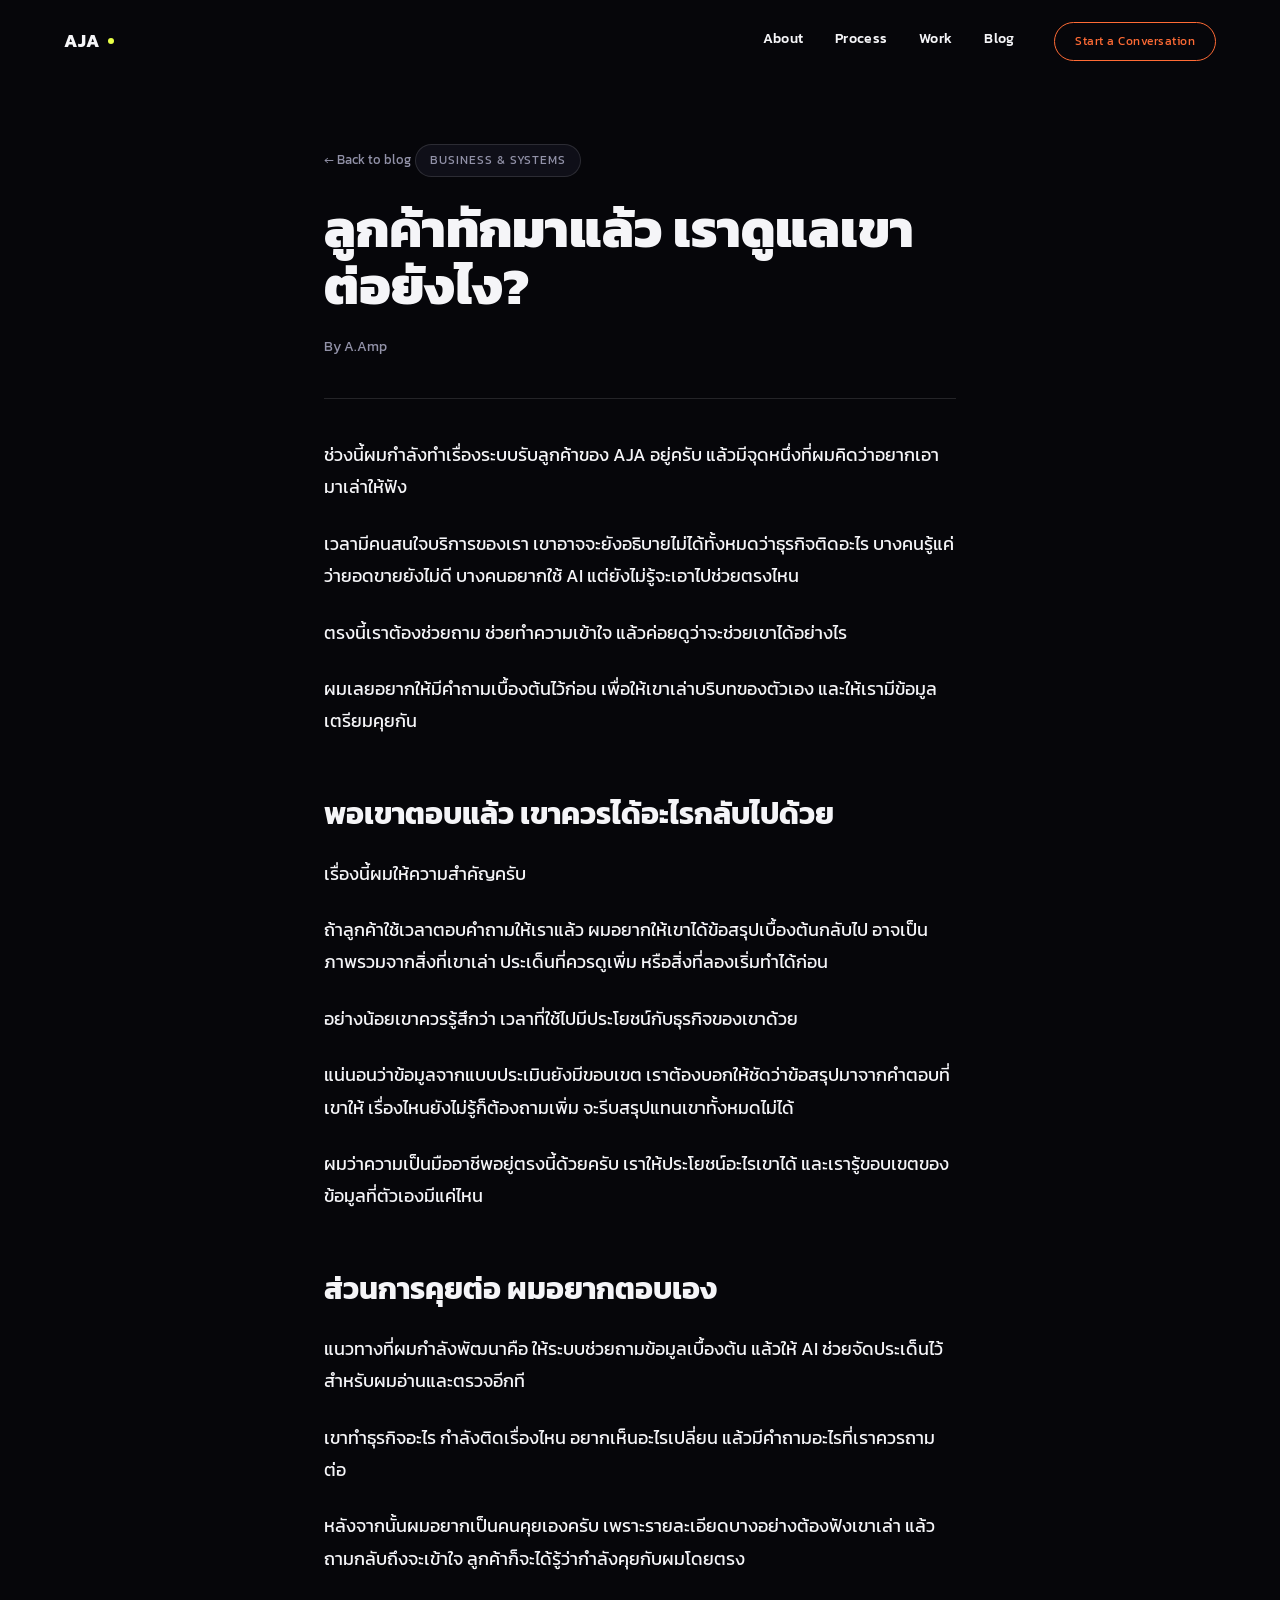
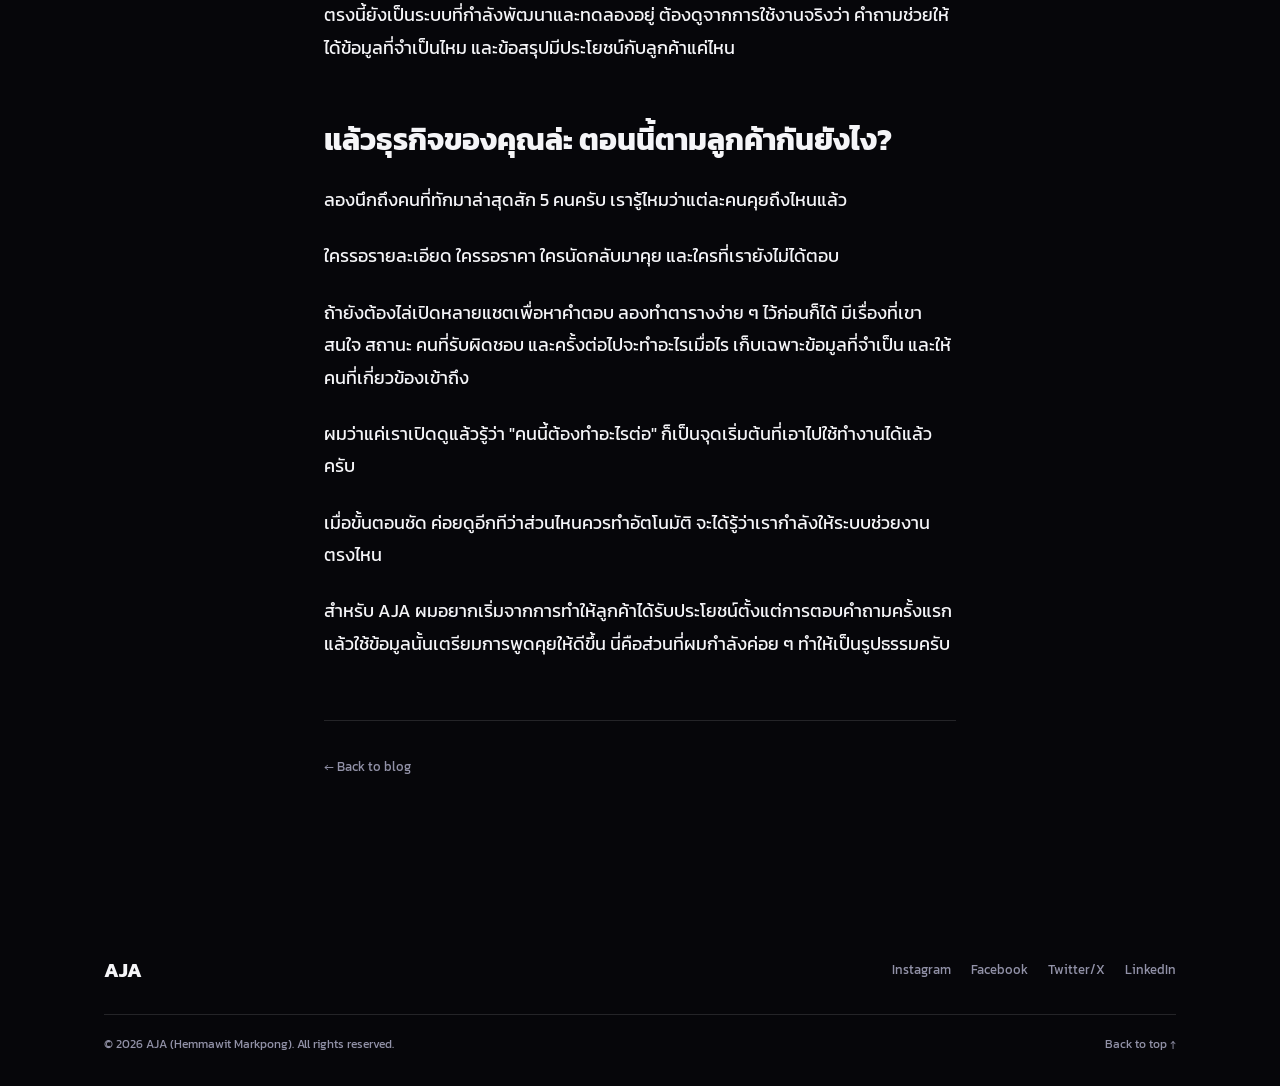
==== blog/follow-the-customer-after-first-contact.html @ da750030 "Initial site: AJA personal website Co-Authored-By: Claude Sonnet 5 <noreply@anthropic.com>" ====
<!DOCTYPE html>
<html lang="th">
<head>
<meta charset="UTF-8">
<meta name="viewport" content="width=device-width, initial-scale=1.0">
<title>ลูกค้าทักมาแล้ว เราดูแลเขาต่อยังไง? — AJA</title>
<meta name="description" content="ผมกำลังคิดเรื่องนี้กับ AJA อยู่ครับ ตั้งแต่การถามข้อมูลเบื้องต้น ไปจนถึงวันที่เราได้คุยกัน ลูกค้าควรได้รับอะไรระหว่างทางบ้าง">
<link rel="icon" href="data:image/svg+xml,%3Csvg xmlns=%27http://www.w3.org/2000/svg%27 viewBox=%270 0 100 100%27%3E%3Crect width=%27100%27 height=%27100%27 rx=%2720%27 fill=%27%2306060a%27/%3E%3Ctext x=%2750%27 y=%2768%27 font-family=%27Arial,sans-serif%27 font-size=%2758%27 font-weight=%27900%27 fill=%27%23e8ff47%27 text-anchor=%27middle%27%3EA%3C/text%3E%3C/svg%3E">
<link rel="preconnect" href="https://fonts.googleapis.com">
<link rel="preconnect" href="https://fonts.gstatic.com" crossorigin>
<link href="https://fonts.googleapis.com/css2?family=Kanit:wght@300;400;500;600;700;800;900&display=swap" rel="stylesheet">
<link rel="stylesheet" href="../css/style.css">
</head>
<body>

<div class="cursor-dot" id="cursorDot"></div>

<header class="nav" id="nav">
  <a href="../index.html#top" class="nav__logo">AJA</a>
  <div class="nav__right">
    <nav class="nav__links">
      <a href="../index.html#about">About</a>
      <a href="../index.html#process">Process</a>
      <a href="../index.html#work">Work</a>
      <a href="../index.html#blog">Blog</a>
    </nav>
    <a href="../index.html#contact" class="nav__cta">Start a Conversation</a>
  </div>
  <button class="nav__toggle" id="navToggle" aria-label="Open menu">
    <span></span><span></span><span></span>
  </button>
</header>

<div class="mobile-menu" id="mobileMenu">
  <a href="../index.html#about">About</a>
  <a href="../index.html#process">Process</a>
  <a href="../index.html#work">Work</a>
  <a href="../index.html#blog">Blog</a>
  <a href="../index.html#contact">Contact</a>
</div>

<main>
  <article class="article">
    <a href="../index.html#blog" class="article__back">← Back to blog</a>
    <span class="article__category">Business & Systems</span>
    <h1 class="article__title">ลูกค้าทักมาแล้ว เราดูแลเขาต่อยังไง?</h1>
    <div class="article__meta">By A.Amp</div>

    <div class="article__body">
      <p>ช่วงนี้ผมกำลังทำเรื่องระบบรับลูกค้าของ AJA อยู่ครับ แล้วมีจุดหนึ่งที่ผมคิดว่าอยากเอามาเล่าให้ฟัง</p>

      <p>เวลามีคนสนใจบริการของเรา เขาอาจจะยังอธิบายไม่ได้ทั้งหมดว่าธุรกิจติดอะไร บางคนรู้แค่ว่ายอดขายยังไม่ดี บางคนอยากใช้ AI แต่ยังไม่รู้จะเอาไปช่วยตรงไหน</p>

      <p>ตรงนี้เราต้องช่วยถาม ช่วยทำความเข้าใจ แล้วค่อยดูว่าจะช่วยเขาได้อย่างไร</p>

      <p>ผมเลยอยากให้มีคำถามเบื้องต้นไว้ก่อน เพื่อให้เขาเล่าบริบทของตัวเอง และให้เรามีข้อมูลเตรียมคุยกัน</p>

      <h2>พอเขาตอบแล้ว เขาควรได้อะไรกลับไปด้วย</h2>

      <p>เรื่องนี้ผมให้ความสำคัญครับ</p>

      <p>ถ้าลูกค้าใช้เวลาตอบคำถามให้เราแล้ว ผมอยากให้เขาได้ข้อสรุปเบื้องต้นกลับไป อาจเป็นภาพรวมจากสิ่งที่เขาเล่า ประเด็นที่ควรดูเพิ่ม หรือสิ่งที่ลองเริ่มทำได้ก่อน</p>

      <p>อย่างน้อยเขาควรรู้สึกว่า เวลาที่ใช้ไปมีประโยชน์กับธุรกิจของเขาด้วย</p>

      <p>แน่นอนว่าข้อมูลจากแบบประเมินยังมีขอบเขต เราต้องบอกให้ชัดว่าข้อสรุปมาจากคำตอบที่เขาให้ เรื่องไหนยังไม่รู้ก็ต้องถามเพิ่ม จะรีบสรุปแทนเขาทั้งหมดไม่ได้</p>

      <p>ผมว่าความเป็นมืออาชีพอยู่ตรงนี้ด้วยครับ เราให้ประโยชน์อะไรเขาได้ และเรารู้ขอบเขตของข้อมูลที่ตัวเองมีแค่ไหน</p>

      <h2>ส่วนการคุยต่อ ผมอยากตอบเอง</h2>

      <p>แนวทางที่ผมกำลังพัฒนาคือ ให้ระบบช่วยถามข้อมูลเบื้องต้น แล้วให้ AI ช่วยจัดประเด็นไว้สำหรับผมอ่านและตรวจอีกที</p>

      <p>เขาทำธุรกิจอะไร กำลังติดเรื่องไหน อยากเห็นอะไรเปลี่ยน แล้วมีคำถามอะไรที่เราควรถามต่อ</p>

      <p>หลังจากนั้นผมอยากเป็นคนคุยเองครับ เพราะรายละเอียดบางอย่างต้องฟังเขาเล่า แล้วถามกลับถึงจะเข้าใจ ลูกค้าก็จะได้รู้ว่ากำลังคุยกับผมโดยตรง</p>

      <p>ตรงนี้ยังเป็นระบบที่กำลังพัฒนาและทดลองอยู่ ต้องดูจากการใช้งานจริงว่า คำถามช่วยให้ได้ข้อมูลที่จำเป็นไหม และข้อสรุปมีประโยชน์กับลูกค้าแค่ไหน</p>

      <h2>แล้วธุรกิจของคุณล่ะ ตอนนี้ตามลูกค้ากันยังไง?</h2>

      <p>ลองนึกถึงคนที่ทักมาล่าสุดสัก 5 คนครับ เรารู้ไหมว่าแต่ละคนคุยถึงไหนแล้ว</p>

      <p>ใครรอรายละเอียด ใครรอราคา ใครนัดกลับมาคุย และใครที่เรายังไม่ได้ตอบ</p>

      <p>ถ้ายังต้องไล่เปิดหลายแชตเพื่อหาคำตอบ ลองทำตารางง่าย ๆ ไว้ก่อนก็ได้ มีเรื่องที่เขาสนใจ สถานะ คนที่รับผิดชอบ และครั้งต่อไปจะทำอะไรเมื่อไร เก็บเฉพาะข้อมูลที่จำเป็น และให้คนที่เกี่ยวข้องเข้าถึง</p>

      <p>ผมว่าแค่เราเปิดดูแล้วรู้ว่า "คนนี้ต้องทำอะไรต่อ" ก็เป็นจุดเริ่มต้นที่เอาไปใช้ทำงานได้แล้วครับ</p>

      <p>เมื่อขั้นตอนชัด ค่อยดูอีกทีว่าส่วนไหนควรทำอัตโนมัติ จะได้รู้ว่าเรากำลังให้ระบบช่วยงานตรงไหน</p>

      <p>สำหรับ AJA ผมอยากเริ่มจากการทำให้ลูกค้าได้รับประโยชน์ตั้งแต่การตอบคำถามครั้งแรก แล้วใช้ข้อมูลนั้นเตรียมการพูดคุยให้ดีขึ้น นี่คือส่วนที่ผมกำลังค่อย ๆ ทำให้เป็นรูปธรรมครับ</p>
    </div>

    <div class="article__footer">
      <a href="../index.html#blog" class="article__back">← Back to blog</a>
    </div>
  </article>
</main>

<footer class="footer">
  <div class="footer__top">
    <span class="footer__name">AJA</span>
    <div class="footer__social">
      <a href="https://www.instagram.com/omam.aja" target="_blank" rel="noopener">Instagram</a>
      <a href="https://web.facebook.com/Hemmawit.markpong/" target="_blank" rel="noopener">Facebook</a>
      <a href="https://x.com/HEMMAWITAJA" target="_blank" rel="noopener">Twitter/X</a>
      <a href="https://www.linkedin.com/in/hemmawit-markpong/" target="_blank" rel="noopener">LinkedIn</a>
    </div>
  </div>
  <div class="footer__bottom">
    <span>© <span id="year"></span> AJA (Hemmawit Markpong). All rights reserved.</span>
    <a href="../index.html#top">Back to top ↑</a>
  </div>
</footer>

<script src="../js/main.js"></script>
</body>
</html>
---- css/style.css ----
/* ==========================================================================
   Reset & variables
   ========================================================================== */
* { margin: 0; padding: 0; box-sizing: border-box; }

:root {
  --bg: #06060a;
  --bg-soft: #0f0f18;
  --fg: #f5f5f8;
  --muted: #9292a8;
  --line: rgba(255,255,255,.12);
  --signal: #e8ff47;
  --ember: #ff6b35;
  --accent: var(--signal);

  --font-display: 'Kanit', sans-serif;
  --font-body: 'Kanit', sans-serif;
  --font-mono: 'Kanit', sans-serif;

  --nav-h: 84px;
  --pad: clamp(20px, 5vw, 64px);
}

html { scroll-behavior: smooth; }

body {
  background: var(--bg);
  color: var(--fg);
  font-family: var(--font-body);
  line-height: 1.6;
  overflow-x: hidden;
  cursor: default;
}

a { color: inherit; text-decoration: none; }
ul { list-style: none; }
img { max-width: 100%; display: block; }

::selection { background: var(--signal); color: var(--bg); }

/* custom cursor dot (desktop only, decorative) */
.cursor-dot {
  position: fixed;
  top: 0; left: 0;
  width: 10px; height: 10px;
  border-radius: 50%;
  background: var(--signal);
  box-shadow: 0 0 16px rgba(232,255,71,.6);
  pointer-events: none;
  z-index: 999;
  transform: translate(-50%, -50%);
  transition: transform .15s ease, opacity .3s ease, width .25s ease, height .25s ease, background .25s ease;
  opacity: 0;
  display: none;
}
.cursor-dot--hover {
  width: 44px;
  height: 44px;
  background: transparent;
  border: 1px solid var(--signal);
  box-shadow: none;
}
@media (hover: hover) and (pointer: fine) {
  .cursor-dot { display: block; }
}

/* ==========================================================================
   Nav
   ========================================================================== */
.nav {
  position: fixed;
  top: 0; left: 0; right: 0;
  height: var(--nav-h);
  display: flex;
  align-items: center;
  justify-content: space-between;
  padding: 0 var(--pad);
  z-index: 100;
  color: var(--fg);
  background: transparent;
  border-bottom: 1px solid transparent;
  transition: background .4s ease, border-color .4s ease, backdrop-filter .4s ease;
}
.nav--scrolled {
  background: rgba(6,6,10,.78);
  backdrop-filter: blur(16px);
  -webkit-backdrop-filter: blur(16px);
  border-bottom: 1px solid var(--line);
}

.nav__logo {
  font-family: var(--font-display);
  font-weight: 700;
  font-size: 18px;
  letter-spacing: .05em;
  display: flex;
  align-items: center;
  gap: 8px;
}
.nav__logo::after {
  content: '';
  width: 6px;
  height: 6px;
  border-radius: 50%;
  background: var(--signal);
  animation: pulse-slow 3s ease-in-out infinite;
}
@keyframes pulse-slow {
  0%, 100% { opacity: 1; }
  50% { opacity: .35; }
}

.nav__right {
  display: flex;
  align-items: center;
  gap: 40px;
}

.nav__links {
  display: flex;
  align-items: center;
  gap: 32px;
  font-size: 14px;
  font-weight: 500;
  letter-spacing: .02em;
}

.nav__links a {
  position: relative;
  padding-bottom: 4px;
}
.nav__links a::after {
  content: '';
  position: absolute;
  left: 0; bottom: 0;
  width: 0;
  height: 1px;
  background: var(--signal);
  transition: width .3s ease;
}
.nav__links a:hover::after { width: 100%; }

.nav__cta {
  font-family: var(--font-mono);
  font-size: 12px;
  letter-spacing: .04em;
  color: var(--ember);
  border: 1px solid var(--ember);
  border-radius: 999px;
  padding: 9px 20px;
  transition: background .25s ease, color .25s ease;
  white-space: nowrap;
}
.nav__cta:hover {
  background: var(--ember);
  color: #1a0d05;
}

.nav__toggle {
  display: none;
  flex-direction: column;
  justify-content: center;
  gap: 5px;
  width: 32px; height: 32px;
  background: none;
  border: none;
  cursor: pointer;
}
.nav__toggle span {
  display: block;
  height: 2px;
  background: currentColor;
  color: inherit;
}

.mobile-menu {
  position: fixed;
  inset: 0;
  background: var(--bg);
  color: var(--fg);
  z-index: 90;
  display: flex;
  flex-direction: column;
  align-items: center;
  justify-content: center;
  gap: 28px;
  font-family: var(--font-display);
  font-weight: 700;
  font-size: 32px;
  transform: translateY(-100%);
  transition: transform .5s cubic-bezier(.77,0,.18,1);
}
.mobile-menu.open { transform: translateY(0); }

body.menu-open { overflow: hidden; }
.mobile-menu a:hover { color: var(--signal); }

@media (max-width: 760px) {
  .nav__right { display: none; }
  .nav__toggle { display: flex; }
}

/* ==========================================================================
   Hero
   ========================================================================== */
.hero {
  position: relative;
  min-height: 100vh;
  display: flex;
  flex-direction: column;
  align-items: center;
  justify-content: center;
  text-align: center;
  padding: var(--nav-h) var(--pad) 60px;
  overflow: hidden;
}

.hero__grid {
  position: absolute;
  inset: 0;
  background-image:
    linear-gradient(rgba(255,255,255,.035) 1px, transparent 1px),
    linear-gradient(90deg, rgba(255,255,255,.035) 1px, transparent 1px);
  background-size: 56px 56px;
  pointer-events: none;
  z-index: 0;
}
.hero__glow {
  position: absolute;
  top: -10%;
  left: 50%;
  transform: translateX(-50%);
  width: 900px;
  height: 900px;
  max-width: 140vw;
  background: radial-gradient(circle, rgba(232,255,71,.10), transparent 65%);
  filter: blur(20px);
  pointer-events: none;
  z-index: 0;
}
.hero__noise {
  position: absolute;
  inset: 0;
  z-index: 1;
  opacity: .04;
  pointer-events: none;
  background-image: url("data:image/svg+xml,%3Csvg viewBox='0 0 256 256' xmlns='http://www.w3.org/2000/svg'%3E%3Cfilter id='n'%3E%3CfeTurbulence type='fractalNoise' baseFrequency='0.9' numOctaves='4' stitchTiles='stitch'/%3E%3C/filter%3E%3Crect width='100%25' height='100%25' filter='url(%23n)'/%3E%3C/svg%3E");
}

.hero__badge {
  position: relative;
  z-index: 2;
  display: inline-flex;
  align-items: center;
  gap: 9px;
  font-family: var(--font-mono);
  font-size: 12px;
  color: var(--muted);
  background: var(--bg-soft);
  border: 1px solid var(--line);
  border-radius: 999px;
  padding: 9px 18px;
  margin-bottom: 40px;
}
.hero__badge i {
  width: 6px;
  height: 6px;
  border-radius: 50%;
  background: var(--signal);
  animation: pulse-slow 3s ease-in-out infinite;
}

.hero__orbit {
  position: absolute;
  top: 130px;
  right: 8%;
  width: 130px;
  height: 130px;
  display: none;
  opacity: .7;
  animation: spin 22s linear infinite;
  z-index: 2;
}
@keyframes spin { to { transform: rotate(360deg); } }
.hero__orbit text {
  fill: var(--muted);
  font-family: var(--font-mono);
  font-size: 8.5px;
  letter-spacing: .2em;
  text-transform: uppercase;
}

.hero__marquee {
  position: absolute;
  top: 14%;
  left: 0;
  width: 100%;
  white-space: nowrap;
  opacity: .07;
  pointer-events: none;
  user-select: none;
  z-index: 0;
}
.hero__marquee-track {
  display: inline-block;
  font-family: var(--font-display);
  font-weight: 800;
  font-size: clamp(40px, 9vw, 140px);
  animation: marquee 22s linear infinite;
}
@keyframes marquee {
  from { transform: translateX(0); }
  to { transform: translateX(-50%); }
}

.hero__title {
  position: relative;
  z-index: 2;
  font-family: var(--font-display);
  font-weight: 900;
  font-size: clamp(64px, 18vw, 220px);
  line-height: 1.05;
  letter-spacing: -.01em;
  display: flex;
  flex-direction: column;
  margin-top: -.1em;
}

.hero__title .reveal {
  overflow: hidden;
  display: block;
  padding-top: .12em;
  margin-top: -.12em;
}
.hero__title .reveal span,
.hero__title .reveal {
  animation: rise .9s cubic-bezier(.16,1,.3,1) both;
}
.hero__title .reveal:nth-child(2) { animation-delay: .12s; }

@keyframes rise {
  from { transform: translateY(110%); }
  to { transform: translateY(0); }
}

.hero__realname {
  position: relative;
  z-index: 2;
  margin-top: 20px;
  font-size: clamp(14px, 1.6vw, 16px);
  letter-spacing: .06em;
  text-transform: uppercase;
  color: var(--muted);
}

.hero__tagline {
  position: relative;
  z-index: 2;
  margin-top: 14px;
  max-width: 560px;
  font-size: clamp(15px, 2vw, 18px);
  color: var(--muted);
}

.hero__stat {
  position: absolute;
  left: var(--pad);
  bottom: 40px;
  z-index: 2;
  display: none;
  flex-direction: column;
  gap: 2px;
  text-align: left;
}
.hero__stat strong {
  font-family: var(--font-display);
  font-weight: 800;
  font-size: 30px;
  color: var(--signal);
}
.hero__stat span {
  font-family: var(--font-mono);
  font-size: 11px;
  letter-spacing: .1em;
  color: var(--muted);
  text-transform: uppercase;
}

.hero__scroll {
  position: relative;
  z-index: 2;
  margin-top: 56px;
  display: flex;
  flex-direction: column;
  align-items: center;
  gap: 10px;
  font-size: 12px;
  letter-spacing: .1em;
  color: var(--muted);
}
.hero__scroll i {
  width: 1px;
  height: 40px;
  background: var(--line);
  position: relative;
  overflow: hidden;
}
.hero__scroll i::after {
  content: '';
  position: absolute;
  top: -100%; left: 0;
  width: 100%; height: 100%;
  background: var(--signal);
  animation: scrollLine 1.8s ease-in-out infinite;
}
@keyframes scrollLine {
  0% { top: -100%; }
  60% { top: 100%; }
  100% { top: 100%; }
}

@media (min-width: 900px) {
  .hero__orbit { display: block; }
  .hero__stat { display: flex; }
}

/* ==========================================================================
   Sections (shared)
   ========================================================================== */
.section {
  padding: 120px var(--pad);
  max-width: 1200px;
  margin: 0 auto;
}

.section__label {
  font-family: var(--font-mono);
  font-size: 12px;
  letter-spacing: .15em;
  text-transform: uppercase;
  color: var(--muted);
  margin-bottom: 20px;
}

.section__title {
  font-family: var(--font-display);
  font-weight: 800;
  font-size: clamp(30px, 5vw, 56px);
  margin-bottom: 56px;
  letter-spacing: -.01em;
}

/* ==========================================================================
   Buttons / pills
   ========================================================================== */
.btn {
  display: inline-flex;
  align-items: center;
  gap: 8px;
  font-family: var(--font-display);
  font-weight: 500;
  font-size: 15px;
  padding: 14px 28px;
  border-radius: 999px;
  transition: transform .25s ease, box-shadow .25s ease, background .25s ease, color .25s ease;
}
.btn:hover { transform: translateY(-2px); }
.btn--solid {
  background: var(--signal);
  color: #10130a;
}
.btn--solid:hover { box-shadow: 0 0 30px rgba(232,255,71,.35); }
.btn--outline {
  border: 1px solid var(--line);
  color: var(--fg);
}
.btn--outline:hover { border-color: var(--fg); background: rgba(255,255,255,.05); }

/* ==========================================================================
   About
   ========================================================================== */
.about__grid {
  display: grid;
  grid-template-columns: 320px 1fr;
  gap: 64px;
  align-items: start;
}

.about__photo {
  aspect-ratio: 3/4;
  background: var(--bg-soft);
  border: 1px solid var(--line);
  display: flex;
  align-items: center;
  justify-content: center;
  color: var(--muted);
  font-size: 13px;
  overflow: hidden;
}
.about__photo img {
  width: 100%;
  height: 100%;
  object-fit: cover;
}

.about__text p {
  font-size: clamp(17px, 2vw, 21px);
  margin-bottom: 22px;
  max-width: 620px;
}

.about__tags {
  display: flex;
  flex-wrap: wrap;
  gap: 10px;
  margin-top: 32px;
}
.about__tags li {
  background: var(--bg-soft);
  border: 1px solid var(--line);
  padding: 8px 16px;
  border-radius: 999px;
  font-size: 13px;
  color: var(--muted);
}

@media (max-width: 760px) {
  .about__grid { grid-template-columns: 1fr; }
  .about__photo { max-width: 240px; }
}

/* ==========================================================================
   Process (timeline)
   ========================================================================== */
.process__list {
  display: grid;
  gap: 0;
}
.process__item {
  display: grid;
  grid-template-columns: 64px 1fr;
  gap: 24px;
  padding: 32px 0;
  border-top: 1px solid var(--line);
  position: relative;
}
.process__item:last-child { border-bottom: 1px solid var(--line); }

.process__num {
  font-family: var(--font-mono);
  font-size: 14px;
  color: var(--signal);
  padding-top: 4px;
}
.process__body h3 {
  font-family: var(--font-display);
  font-weight: 700;
  font-size: clamp(19px, 2.4vw, 26px);
  margin-bottom: 10px;
}
.process__body p {
  font-size: 15px;
  color: var(--muted);
  max-width: 640px;
}

/* ==========================================================================
   Work
   ========================================================================== */
.work__grid {
  display: grid;
  grid-template-columns: repeat(3, 1fr);
  gap: 32px;
}

.work__thumb {
  aspect-ratio: 4/3;
  background: var(--bg-soft);
  border: 1px solid var(--line);
  display: flex;
  align-items: center;
  justify-content: center;
  color: var(--muted);
  font-size: 13px;
  margin-bottom: 18px;
  overflow: hidden;
}
.work__thumb img {
  width: 100%;
  height: 100%;
  object-fit: cover;
  transition: transform .5s cubic-bezier(.16,1,.3,1);
}
.work__item:hover .work__thumb img { transform: scale(1.05); }

.work__item h3 {
  font-size: 18px;
  margin-bottom: 8px;
}
.work__item p {
  font-size: 14px;
  color: var(--muted);
}

@media (max-width: 900px) {
  .work__grid { grid-template-columns: 1fr; }
}

/* ==========================================================================
   Testimonials
   ========================================================================== */
.testimonials__grid {
  display: grid;
  grid-template-columns: repeat(auto-fit, minmax(280px, 1fr));
  gap: 24px;
}
.testimonial {
  background: var(--bg-soft);
  border: 1px solid var(--line);
  border-radius: 16px;
  padding: 32px;
  display: flex;
  flex-direction: column;
  gap: 20px;
}
.testimonial__mark {
  font-family: var(--font-display);
  font-weight: 800;
  font-size: 40px;
  color: var(--signal);
  line-height: 1;
}
.testimonial__quote {
  font-size: 15px;
  color: var(--fg);
  font-style: italic;
}
.testimonial__quote .th { font-style: normal; }
.testimonial__author {
  font-size: 13px;
  color: var(--muted);
  margin-top: auto;
}

/* ==========================================================================
   Blog
   ========================================================================== */
.blog__list {
  display: flex;
  flex-direction: column;
}

.blog__item {
  display: grid;
  grid-template-columns: 140px 1fr auto;
  align-items: center;
  gap: 24px;
  padding: 32px 0;
  border-top: 1px solid var(--line);
  transition: opacity .3s ease, padding-left .3s ease;
}
.blog__list a:last-child { border-bottom: 1px solid var(--line); }

.blog__item:hover { padding-left: 12px; }
.blog__item:hover .blog__more { opacity: 1; transform: translateX(0); color: var(--signal); }

.blog__date {
  font-family: var(--font-mono);
  font-size: 12px;
  color: var(--muted);
}
.blog__title {
  font-size: clamp(18px, 2.4vw, 24px);
  margin-bottom: 6px;
}
.blog__excerpt {
  font-size: 14px;
  color: var(--muted);
  max-width: 520px;
}
.blog__more {
  font-size: 13px;
  white-space: nowrap;
  opacity: 0;
  transform: translateX(-8px);
  transition: opacity .3s ease, transform .3s ease, color .3s ease;
}

@media (max-width: 700px) {
  .blog__item {
    grid-template-columns: 1fr;
    gap: 8px;
  }
  .blog__more { opacity: 1; transform: none; }
}

/* ==========================================================================
   Contact / Newsletter
   ========================================================================== */
.contact {
  position: relative;
  background: var(--bg-soft);
  color: var(--fg);
  max-width: none;
  overflow: hidden;
  border-top: 1px solid var(--line);
}
.contact::before {
  content: '';
  position: absolute;
  top: -20%;
  left: 50%;
  transform: translateX(-50%);
  width: 700px;
  height: 700px;
  max-width: 130vw;
  background: radial-gradient(circle, rgba(232,255,71,.08), transparent 65%);
  pointer-events: none;
}
.contact__inner {
  position: relative;
  z-index: 1;
  max-width: 1200px;
  margin: 0 auto;
}
.contact .section__label { color: var(--muted); }

.contact__title {
  font-family: var(--font-display);
  font-weight: 800;
  font-size: clamp(32px, 6vw, 64px);
  margin-bottom: 20px;
}
.contact__text {
  color: var(--muted);
  max-width: 480px;
  margin-bottom: 24px;
}
.contact__email {
  display: inline-block;
  font-size: clamp(20px, 3vw, 28px);
  color: var(--signal);
  border-bottom: 1px solid var(--signal);
  padding-bottom: 4px;
  margin-bottom: 72px;
}

.newsletter__label {
  display: block;
  font-size: 13px;
  color: var(--muted);
  margin-bottom: 14px;
}
.newsletter__row {
  display: flex;
  max-width: 460px;
  border-bottom: 1px solid var(--line);
}
.newsletter__row input {
  flex: 1;
  background: none;
  border: none;
  color: var(--fg);
  font-size: 16px;
  padding: 12px 0;
  font-family: var(--font-body);
}
.newsletter__row input::placeholder { color: var(--muted); }
.newsletter__row input:focus { outline: none; }
.newsletter__row button {
  background: none;
  border: none;
  color: var(--fg);
  font-size: 14px;
  letter-spacing: .05em;
  cursor: pointer;
  padding: 0 4px;
}
.newsletter__row button:hover { color: var(--signal); }

/* ==========================================================================
   Footer
   ========================================================================== */
.footer {
  padding: 48px var(--pad) 32px;
  max-width: 1200px;
  margin: 0 auto;
}
.footer__top {
  display: flex;
  justify-content: space-between;
  align-items: center;
  flex-wrap: wrap;
  gap: 20px;
  padding-bottom: 28px;
  border-bottom: 1px solid var(--line);
}
.footer__name {
  font-family: var(--font-display);
  font-weight: 700;
  font-size: 20px;
}
.footer__social {
  display: flex;
  gap: 20px;
  font-size: 13px;
  color: var(--muted);
}
.footer__social a:hover { color: var(--signal); }

.footer__bottom {
  display: flex;
  justify-content: space-between;
  padding-top: 20px;
  font-size: 12px;
  color: var(--muted);
}

/* ==========================================================================
   Article (blog post) page
   ========================================================================== */
.article {
  max-width: 760px;
  margin: 0 auto;
  padding: calc(var(--nav-h) + 60px) var(--pad) 100px;
}

.article__back {
  display: inline-block;
  font-size: 13px;
  color: var(--muted);
  margin-bottom: 28px;
}
.article__back:hover { color: var(--signal); }

.article__category {
  display: inline-block;
  font-family: var(--font-mono);
  font-size: 12px;
  letter-spacing: .08em;
  text-transform: uppercase;
  color: var(--muted);
  background: var(--bg-soft);
  border: 1px solid var(--line);
  border-radius: 999px;
  padding: 6px 14px;
  margin-bottom: 24px;
}

.article__title {
  font-family: var(--font-display);
  font-weight: 800;
  font-size: clamp(30px, 5.5vw, 52px);
  line-height: 1.1;
  margin-bottom: 20px;
}

.article__meta {
  font-size: 14px;
  color: var(--muted);
  padding-bottom: 40px;
  border-bottom: 1px solid var(--line);
  margin-bottom: 40px;
}

.article__body p {
  font-size: 18px;
  line-height: 1.8;
  margin-bottom: 24px;
}

.article__body h2 {
  font-family: var(--font-display);
  font-weight: 700;
  font-size: clamp(22px, 3.5vw, 30px);
  margin: 52px 0 20px;
}

.article__body blockquote {
  border-left: 3px solid var(--signal);
  padding-left: 24px;
  margin: 32px 0;
  font-size: 19px;
  font-style: italic;
  color: var(--muted);
}

.article__footer {
  margin-top: 60px;
  padding-top: 32px;
  border-top: 1px solid var(--line);
}

/* ==========================================================================
   Bilingual (EN primary / TH gloss) helpers
   ========================================================================== */
.th {
  display: block;
  font-weight: 400;
  font-style: normal;
  font-size: .62em;
  letter-spacing: 0;
  color: var(--muted);
  margin-top: .35em;
}
p .th, .article__body p .th {
  font-size: .72em;
  margin-top: .5em;
}
.th-inline {
  font-size: .78em;
  color: var(--muted);
}
.mobile-menu .th { font-size: 15px; margin-top: 8px; }
.about__tags .th-inline { margin-left: 2px; }

/* ==========================================================================
   Scroll reveal
   ========================================================================== */
.reveal-fade {
  opacity: 0;
  transform: translateY(24px);
  transition: opacity .8s cubic-bezier(.16,1,.3,1), transform .8s cubic-bezier(.16,1,.3,1);
}
.reveal-fade.in-view {
  opacity: 1;
  transform: translateY(0);
}
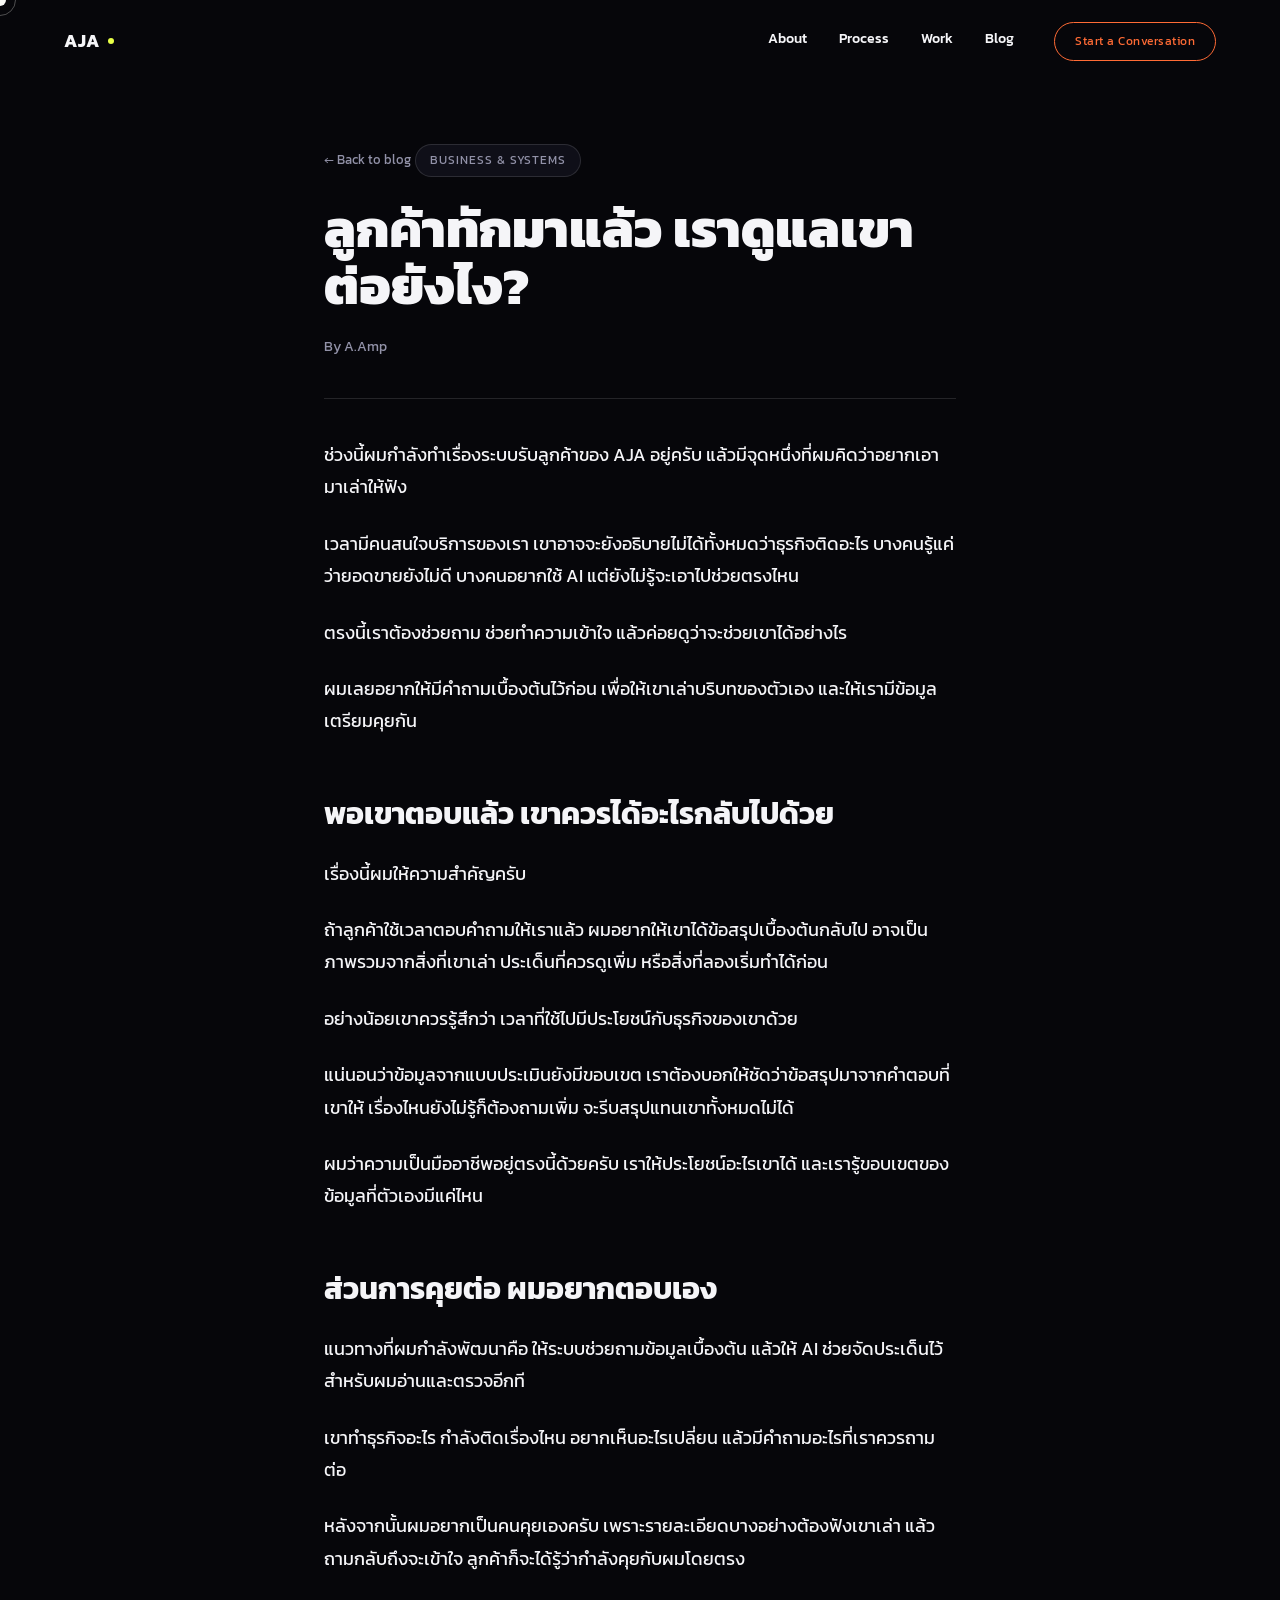
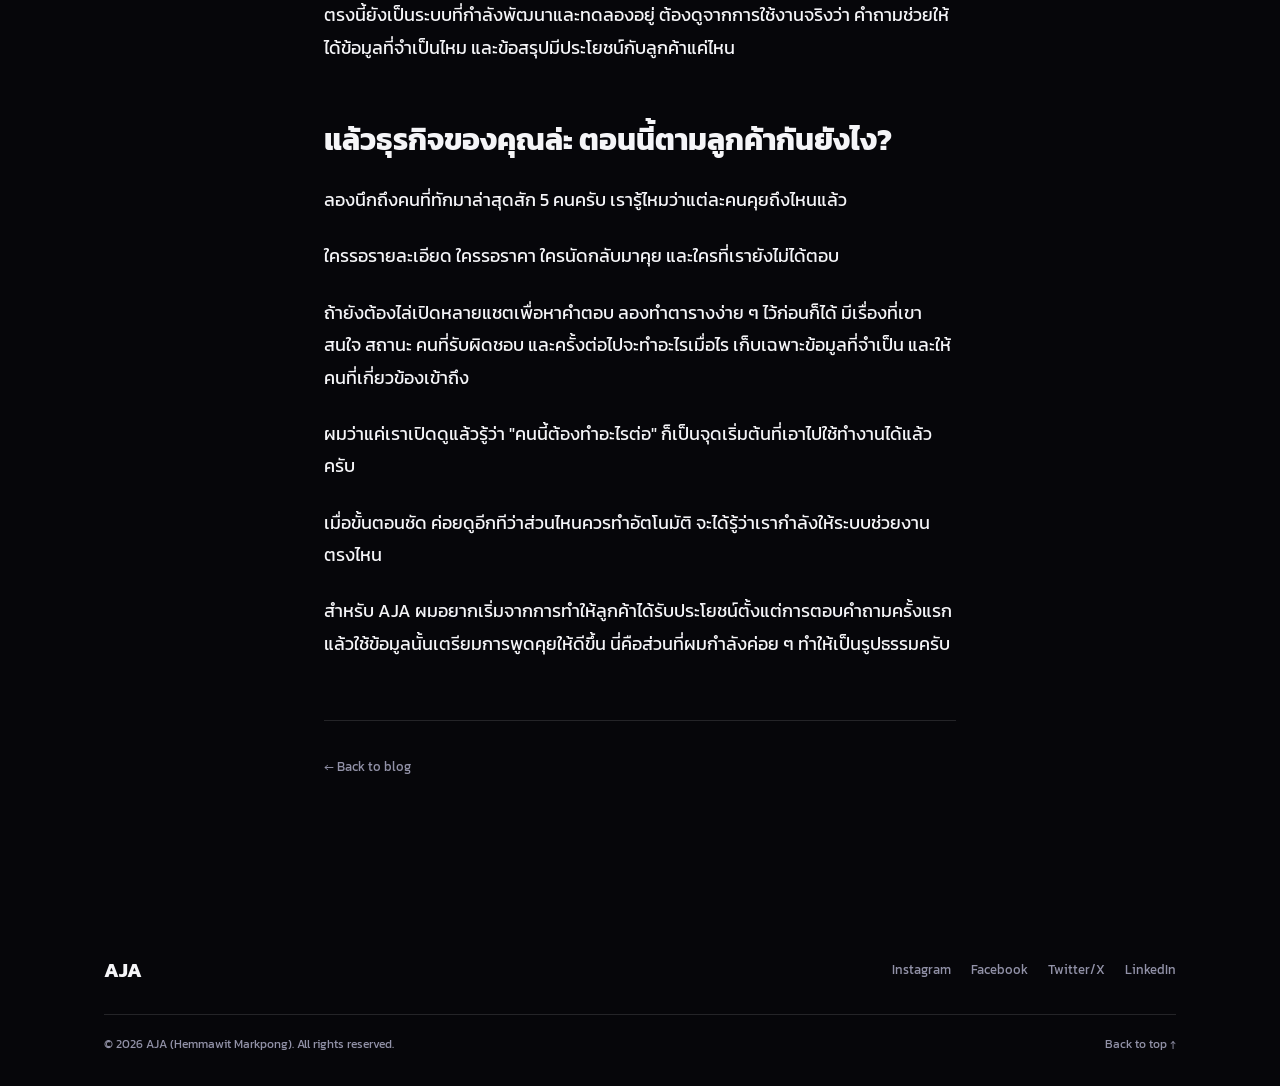
==== commit 845ccd5a: "Add custom cursor, magnetic buttons, dancing hero letters, animated stats, hover polish, and sticky " ====
--- a/blog/follow-the-customer-after-first-contact.html
+++ b/blog/follow-the-customer-after-first-contact.html
@@ -13,6 +13,7 @@
 </head>
 <body>
 
+<div class="cursor-ring" id="cursorRing"></div>
 <div class="cursor-dot" id="cursorDot"></div>
 
 <header class="nav" id="nav">
--- a/css/style.css
+++ b/css/style.css
@@ -29,7 +29,10 @@
   font-family: var(--font-body);
   line-height: 1.6;
   overflow-x: hidden;
-  cursor: default;
+}
+
+@media (hover: hover) and (pointer: fine) {
+  * { cursor: none !important; }
 }
 
 a { color: inherit; text-decoration: none; }
@@ -38,30 +41,57 @@
 
 ::selection { background: var(--signal); color: var(--bg); }
 
-/* custom cursor dot (desktop only, decorative) */
-.cursor-dot {
+/* scroll progress bar */
+.progress-bar {
   position: fixed;
   top: 0; left: 0;
-  width: 10px; height: 10px;
+  height: 3px;
+  width: 0%;
+  background: var(--signal);
+  z-index: 200;
+  transition: width .1s ease-out;
+}
+
+/* custom 2-layer cursor (desktop only) */
+.cursor-dot,
+.cursor-ring {
+  position: fixed;
+  top: 0; left: 0;
   border-radius: 50%;
-  background: var(--signal);
-  box-shadow: 0 0 16px rgba(232,255,71,.6);
   pointer-events: none;
   z-index: 999;
+  display: none;
+  mix-blend-mode: difference;
+}
+.cursor-dot {
+  width: 12px; height: 12px;
+  background: #fff;
   transform: translate(-50%, -50%);
-  transition: transform .15s ease, opacity .3s ease, width .25s ease, height .25s ease, background .25s ease;
-  opacity: 0;
+  transition: transform .05s linear, width .2s ease, height .2s ease, opacity .2s ease;
   display: none;
+  font-family: var(--font-mono);
+  font-weight: 700;
+  font-size: 9px;
+  letter-spacing: .1em;
+  color: var(--bg);
+  align-items: center;
+  justify-content: center;
+}
+.cursor-ring {
+  width: 32px; height: 32px;
+  border: 1px solid #fff;
+  opacity: .3;
+  transform: translate(-50%, -50%);
+  transition: transform .12s ease-out, width .2s ease, height .2s ease, opacity .2s ease, border-width .2s ease;
 }
 .cursor-dot--hover {
-  width: 44px;
-  height: 44px;
-  background: transparent;
-  border: 1px solid var(--signal);
-  box-shadow: none;
-}
+  width: 48px; height: 48px;
+  background: #fff;
+  display: flex;
+}
+.cursor-ring--hidden { opacity: 0; }
 @media (hover: hover) and (pointer: fine) {
-  .cursor-dot { display: block; }
+  .cursor-dot, .cursor-ring { display: flex; align-items: center; justify-content: center; }
 }
 
 /* ==========================================================================
@@ -122,7 +152,7 @@
   gap: 32px;
   font-size: 14px;
   font-weight: 500;
-  letter-spacing: .02em;
+  letter-spacing: normal;
 }
 
 .nav__links a {
@@ -272,22 +302,25 @@
 
 .hero__orbit {
   position: absolute;
-  top: 130px;
-  right: 8%;
-  width: 130px;
-  height: 130px;
+  top: 6%;
+  right: 0%;
+  width: clamp(160px, 18vw, 260px);
+  height: clamp(160px, 18vw, 260px);
   display: none;
-  opacity: .7;
-  animation: spin 22s linear infinite;
+  opacity: .9;
+  animation: spin 30s linear infinite;
   z-index: 2;
+  pointer-events: none;
 }
 @keyframes spin { to { transform: rotate(360deg); } }
 .hero__orbit text {
-  fill: var(--muted);
-  font-family: var(--font-mono);
+  fill: var(--fg);
+  font-family: 'Playfair Display', serif;
   font-size: 8.5px;
-  letter-spacing: .2em;
-  text-transform: uppercase;
+  letter-spacing: .02em;
+}
+.hero__orbit .dot {
+  fill: var(--signal);
 }
 
 .hero__marquee {
@@ -320,7 +353,7 @@
   font-weight: 900;
   font-size: clamp(64px, 18vw, 220px);
   line-height: 1.05;
-  letter-spacing: -.01em;
+  letter-spacing: -.03em;
   display: flex;
   flex-direction: column;
   margin-top: -.1em;
@@ -332,7 +365,7 @@
   padding-top: .12em;
   margin-top: -.12em;
 }
-.hero__title .reveal span,
+.hero__title .reveal.overflow-visible { overflow: visible; }
 .hero__title .reveal {
   animation: rise .9s cubic-bezier(.16,1,.3,1) both;
 }
@@ -342,6 +375,56 @@
   from { transform: translateY(110%); }
   to { transform: translateY(0); }
 }
+
+/* dancing letters (hover-triggered) */
+.dance-letter {
+  display: inline-block;
+  cursor: pointer;
+}
+@keyframes danceRubberBand {
+  0% { transform: scale(1,1); }
+  20% { transform: scale(1.25,.75); }
+  40% { transform: scale(.75,1.25); }
+  60% { transform: scale(1.15,.85); }
+  80% { transform: scale(.95,1.05); }
+  100% { transform: scale(1,1); }
+}
+@keyframes danceSquashJump {
+  0% { transform: translateY(0) scaleY(1); }
+  30% { transform: translateY(0) scaleY(.6); }
+  60% { transform: translateY(-.35em) scaleY(1.2); }
+  100% { transform: translateY(0) scaleY(1); }
+}
+@keyframes danceElasticSlide {
+  0% { transform: translateX(0); }
+  20% { transform: translateX(-.15em); }
+  40% { transform: translateX(.11em); }
+  60% { transform: translateX(-.08em); }
+  80% { transform: translateX(.04em); }
+  100% { transform: translateX(0); }
+}
+@keyframes danceShake {
+  0%, 100% { transform: translate(0,0) rotate(0); }
+  15% { transform: translate(-.04em,-.02em) rotate(-3deg); }
+  30% { transform: translate(.04em,.02em) rotate(3deg); }
+  45% { transform: translate(-.03em,-.01em) rotate(-1.5deg); }
+  60% { transform: translate(.03em,.01em) rotate(1.5deg); }
+  75% { transform: translate(-.01em,0) rotate(0); }
+}
+@keyframes dancePop {
+  0%, 100% { transform: scale(1); }
+  50% { transform: scale(1.4); }
+}
+@keyframes danceLevitate {
+  0%, 100% { transform: translateY(0) scale(1); text-shadow: 0 0 0 rgba(0,0,0,0); }
+  50% { transform: translateY(-.18em) scale(1.05); text-shadow: 0 .12em .12em rgba(0,0,0,.3); }
+}
+.dance-0 { animation: danceRubberBand .8s ease-in-out; transform-origin: center; }
+.dance-1 { animation: danceSquashJump .6s ease-out; transform-origin: bottom center; }
+.dance-2 { animation: danceElasticSlide .8s ease-in-out; transform-origin: center; }
+.dance-3 { animation: danceShake .5s linear; transform-origin: center; }
+.dance-4 { animation: dancePop .5s ease-in-out; transform-origin: center; }
+.dance-5 { animation: danceLevitate 1.2s ease-in-out; transform-origin: center; }
 
 .hero__realname {
   position: relative;
@@ -462,9 +545,9 @@
   font-size: 15px;
   padding: 14px 28px;
   border-radius: 999px;
-  transition: transform .25s ease, box-shadow .25s ease, background .25s ease, color .25s ease;
-}
-.btn:hover { transform: translateY(-2px); }
+  transition: box-shadow .25s ease, background .25s ease, color .25s ease;
+}
+.btn.magnetic-snap { transition: transform .4s cubic-bezier(.34,1.56,.64,1); }
 .btn--solid {
   background: var(--signal);
   color: #10130a;
@@ -475,6 +558,145 @@
   color: var(--fg);
 }
 .btn--outline:hover { border-color: var(--fg); background: rgba(255,255,255,.05); }
+
+/* ==========================================================================
+   Logo cloud
+   ========================================================================== */
+.logocloud {
+  padding: 56px var(--pad);
+  border-bottom: 1px solid var(--line);
+}
+.logocloud__label {
+  text-align: center;
+  font-family: var(--font-mono);
+  font-size: 11px;
+  letter-spacing: .15em;
+  text-transform: uppercase;
+  color: var(--muted);
+  margin-bottom: 28px;
+}
+.logocloud__track-wrap {
+  overflow: hidden;
+  mask-image: linear-gradient(90deg, transparent, #000 10%, #000 90%, transparent);
+  -webkit-mask-image: linear-gradient(90deg, transparent, #000 10%, #000 90%, transparent);
+}
+.logocloud__track {
+  display: inline-flex;
+  align-items: center;
+  gap: 48px;
+  white-space: nowrap;
+  animation: marquee 28s linear infinite;
+  font-family: var(--font-display);
+  font-weight: 600;
+  font-size: clamp(16px, 2.4vw, 22px);
+  color: var(--muted);
+}
+.logocloud__track span.dot {
+  color: var(--signal);
+  font-size: 10px;
+}
+.logocloud__track-wrap:hover .logocloud__track { animation-play-state: paused; }
+.logocloud__track > span:not(.dot) { transition: color .25s ease; cursor: default; }
+.logocloud__track > span:not(.dot):hover { color: var(--fg); }
+
+/* ==========================================================================
+   Story (chapters)
+   ========================================================================== */
+.story {
+  padding: 140px var(--pad);
+  max-width: 900px;
+  margin: 0 auto;
+}
+.story__chapter {
+  position: relative;
+  padding: 80px 0;
+  border-top: 1px solid var(--line);
+}
+.story__chapter:first-child { border-top: none; padding-top: 0; }
+.story__num {
+  position: absolute;
+  top: 0;
+  right: 0;
+  font-family: var(--font-display);
+  font-weight: 900;
+  font-size: clamp(90px, 16vw, 200px);
+  line-height: 1;
+  color: transparent;
+  -webkit-text-stroke: 1px var(--line);
+  z-index: 0;
+  pointer-events: none;
+  user-select: none;
+}
+.story__label {
+  position: relative;
+  z-index: 1;
+  font-family: var(--font-mono);
+  font-size: 12px;
+  letter-spacing: .15em;
+  text-transform: uppercase;
+  color: var(--signal);
+  margin-bottom: 16px;
+}
+.story__title {
+  position: relative;
+  z-index: 1;
+  font-family: var(--font-display);
+  font-weight: 700;
+  font-size: clamp(24px, 4vw, 38px);
+  max-width: 620px;
+  margin-bottom: 20px;
+}
+.story__chapter p {
+  position: relative;
+  z-index: 1;
+  font-size: clamp(16px, 1.8vw, 19px);
+  color: var(--fg);
+  max-width: 620px;
+}
+
+/* ==========================================================================
+   Stats
+   ========================================================================== */
+.stats-block {
+  background: var(--signal);
+  color: var(--bg);
+  padding: 100px var(--pad);
+}
+.stats-block .section__label {
+  color: rgba(6,6,10,.55);
+}
+.stats__grid {
+  display: grid;
+  grid-template-columns: repeat(3, 1fr);
+  gap: 40px 32px;
+  max-width: 1200px;
+  margin: 0 auto;
+}
+.stat {
+  text-align: left;
+  transition: transform .3s ease;
+}
+.stat:hover { transform: translateY(-6px); }
+.stat strong {
+  display: block;
+  font-family: var(--font-display);
+  font-weight: 900;
+  font-size: clamp(64px, 10vw, 168px);
+  color: var(--bg);
+  line-height: 1;
+  letter-spacing: -.03em;
+  margin-bottom: 16px;
+}
+.stat span {
+  font-family: var(--font-mono);
+  font-size: clamp(13px, 1.1vw, 16px);
+  letter-spacing: .1em;
+  text-transform: uppercase;
+  color: rgba(6,6,10,.65);
+}
+@media (max-width: 700px) {
+  .stats__grid { grid-template-columns: 1fr; gap: 32px; }
+}
 
 /* ==========================================================================
    About
@@ -486,7 +708,23 @@
   align-items: start;
 }
 
+.about__photo-wrap {
+  position: relative;
+}
+.about__photo-wrap::before {
+  content: '';
+  position: absolute;
+  top: 18px;
+  left: 18px;
+  right: -18px;
+  bottom: -18px;
+  background: var(--signal);
+  border-radius: 4px;
+  z-index: 0;
+}
 .about__photo {
+  position: relative;
+  z-index: 1;
   aspect-ratio: 3/4;
   background: var(--bg-soft);
   border: 1px solid var(--line);
@@ -501,6 +739,14 @@
   width: 100%;
   height: 100%;
   object-fit: cover;
+}
+
+@media (min-width: 761px) {
+  .about__photo-wrap {
+    position: sticky;
+    top: calc(var(--nav-h) + 40px);
+    align-self: start;
+  }
 }
 
 .about__text p {
@@ -526,7 +772,7 @@
 
 @media (max-width: 760px) {
   .about__grid { grid-template-columns: 1fr; }
-  .about__photo { max-width: 240px; }
+  .about__photo-wrap { max-width: 220px; margin-bottom: 10px; }
 }
 
 /* ==========================================================================
@@ -543,8 +789,12 @@
   padding: 32px 0;
   border-top: 1px solid var(--line);
   position: relative;
+  transition: padding-left .3s ease;
 }
 .process__item:last-child { border-bottom: 1px solid var(--line); }
+.process__item:hover { padding-left: 12px; }
+.process__item:hover .process__num { color: var(--ember); }
+.process__num { transition: color .3s ease; }
 
 .process__num {
   font-family: var(--font-mono);
@@ -591,6 +841,8 @@
   object-fit: cover;
   transition: transform .5s cubic-bezier(.16,1,.3,1);
 }
+.work__item { transition: transform .3s ease; }
+.work__item:hover { transform: translateY(-6px); }
 .work__item:hover .work__thumb img { transform: scale(1.05); }
 
 .work__item h3 {
@@ -622,6 +874,11 @@
   display: flex;
   flex-direction: column;
   gap: 20px;
+  transition: transform .3s ease, border-color .3s ease;
+}
+.testimonial:hover {
+  transform: translateY(-6px);
+  border-color: var(--signal);
 }
 .testimonial__mark {
   font-family: var(--font-display);
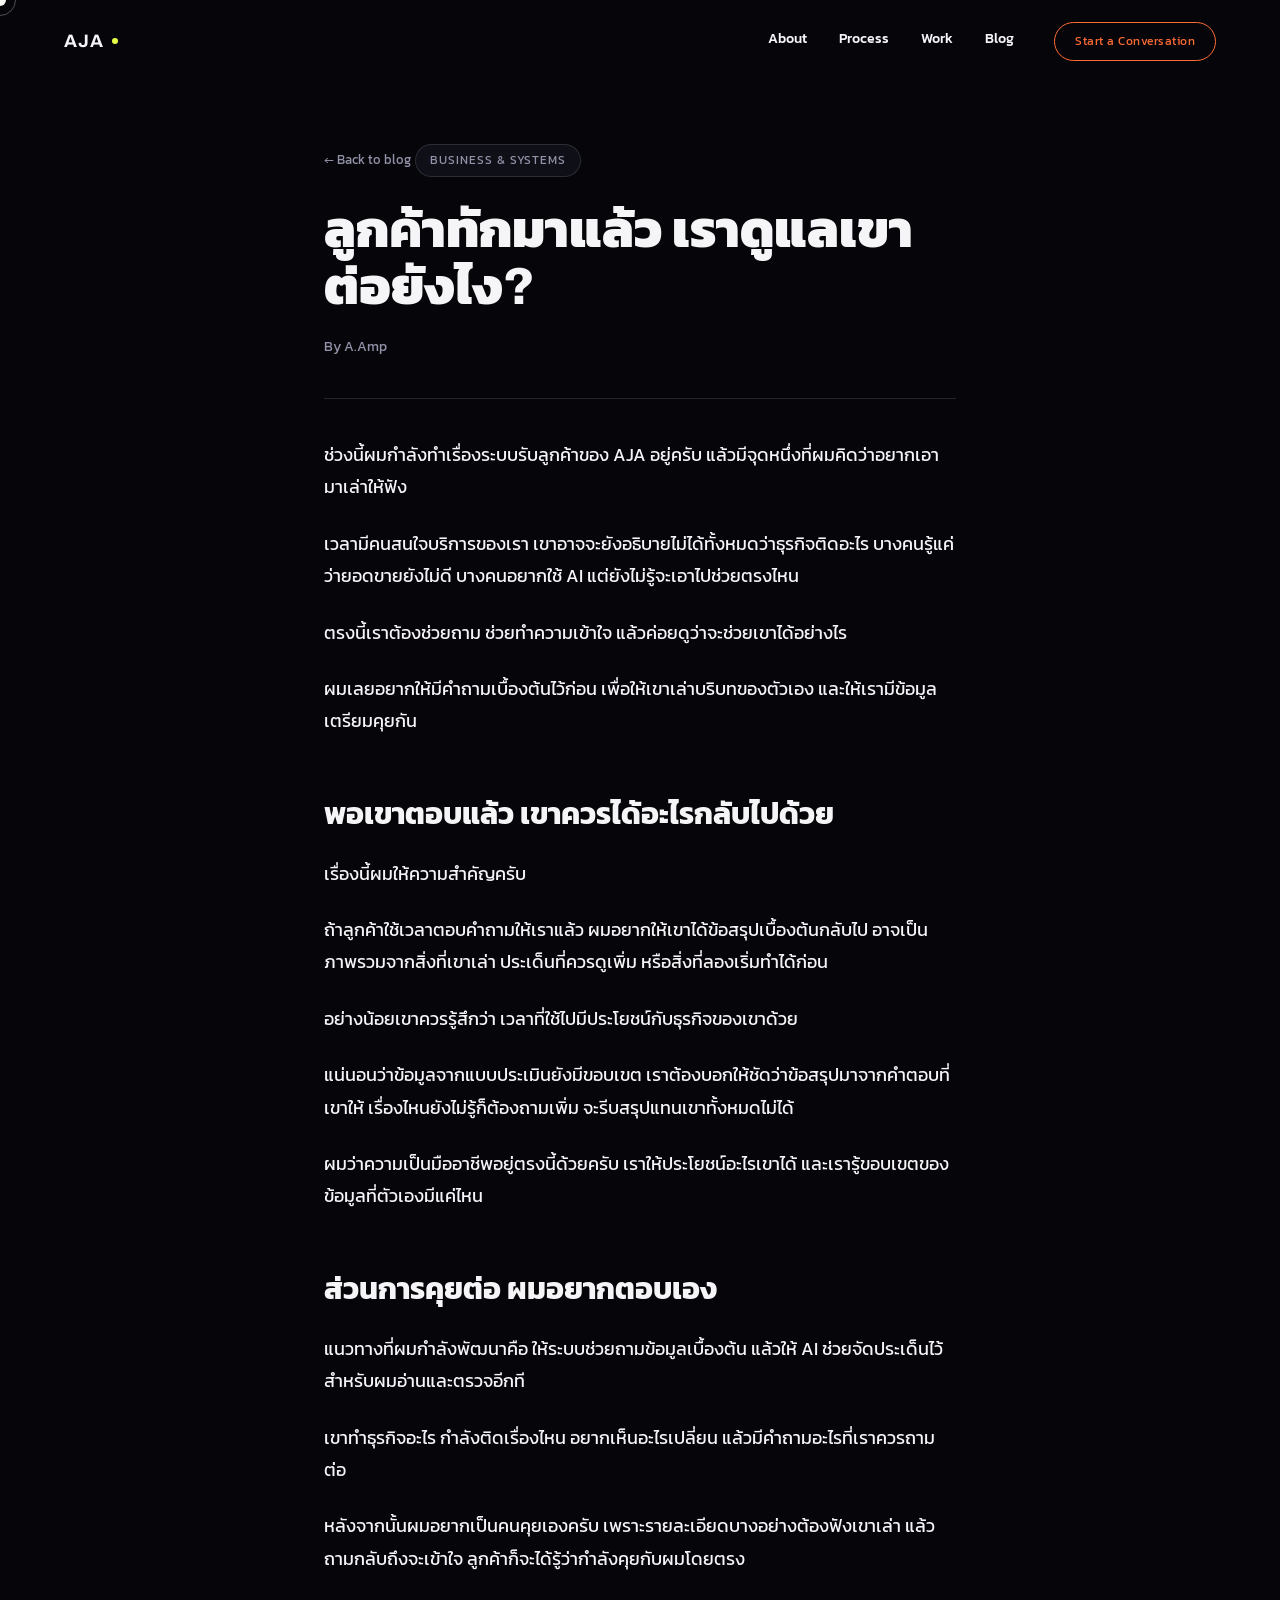
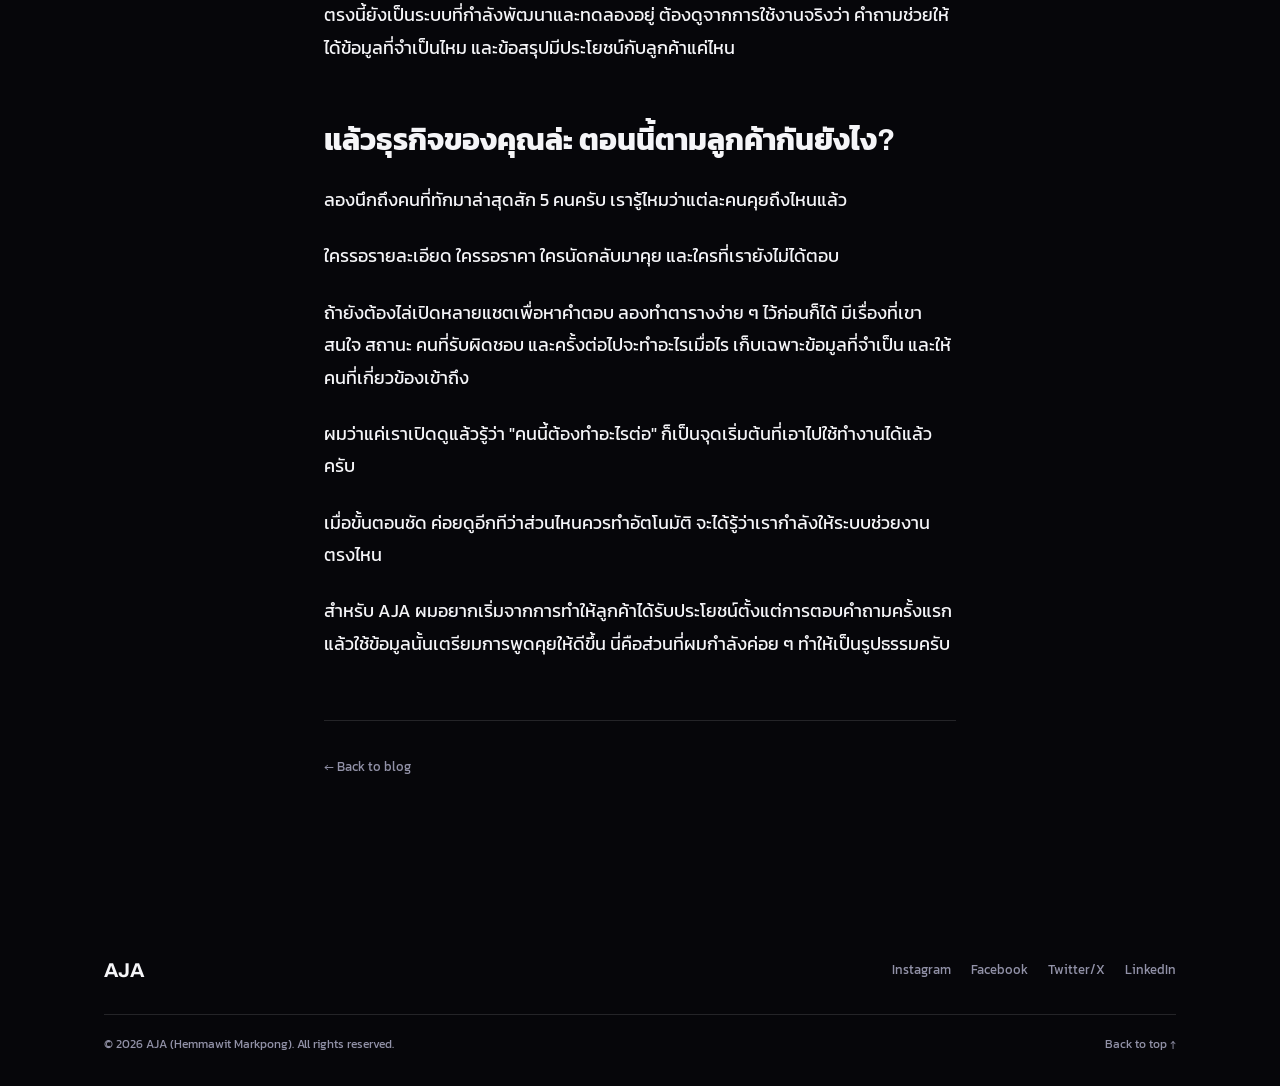
==== commit a66d6754: "Match hero globe to reference sizing, resize section titles, fix globe resize bug - Size hero globe " ====
--- a/blog/follow-the-customer-after-first-contact.html
+++ b/blog/follow-the-customer-after-first-contact.html
@@ -8,7 +8,7 @@
 <link rel="icon" href="data:image/svg+xml,%3Csvg xmlns=%27http://www.w3.org/2000/svg%27 viewBox=%270 0 100 100%27%3E%3Crect width=%27100%27 height=%27100%27 rx=%2720%27 fill=%27%2306060a%27/%3E%3Ctext x=%2750%27 y=%2768%27 font-family=%27Arial,sans-serif%27 font-size=%2758%27 font-weight=%27900%27 fill=%27%23e8ff47%27 text-anchor=%27middle%27%3EA%3C/text%3E%3C/svg%3E">
 <link rel="preconnect" href="https://fonts.googleapis.com">
 <link rel="preconnect" href="https://fonts.gstatic.com" crossorigin>
-<link href="https://fonts.googleapis.com/css2?family=Kanit:wght@300;400;500;600;700;800;900&display=swap" rel="stylesheet">
+<link href="https://fonts.googleapis.com/css2?family=Kanit:wght@300;400;500;600;700;800;900&family=Archivo:ital,wght@0,600;0,700;0,800;0,900;1,600;1,700&display=swap" rel="stylesheet">
 <link rel="stylesheet" href="../css/style.css">
 </head>
 <body>
--- a/css/style.css
+++ b/css/style.css
@@ -13,7 +13,7 @@
   --ember: #ff6b35;
   --accent: var(--signal);
 
-  --font-display: 'Kanit', sans-serif;
+  --font-display: 'Archivo', 'Kanit', sans-serif;
   --font-body: 'Kanit', sans-serif;
   --font-mono: 'Kanit', sans-serif;
 
@@ -300,27 +300,29 @@
   animation: pulse-slow 3s ease-in-out infinite;
 }
 
-.hero__orbit {
-  position: absolute;
-  top: 6%;
-  right: 0%;
-  width: clamp(160px, 18vw, 260px);
-  height: clamp(160px, 18vw, 260px);
+.hero__row {
+  display: contents;
+}
+.hero__content {
+  display: contents;
+}
+
+.hero__actions {
+  position: relative;
+  z-index: 2;
+  display: flex;
+  flex-wrap: wrap;
+  justify-content: center;
+  gap: 16px;
+  margin-top: 36px;
+}
+
+.hero__globe {
+  width: clamp(480px, 46vw, 700px);
+  height: clamp(480px, 46vw, 700px);
   display: none;
-  opacity: .9;
-  animation: spin 30s linear infinite;
   z-index: 2;
   pointer-events: none;
-}
-@keyframes spin { to { transform: rotate(360deg); } }
-.hero__orbit text {
-  fill: var(--fg);
-  font-family: 'Playfair Display', serif;
-  font-size: 8.5px;
-  letter-spacing: .02em;
-}
-.hero__orbit .dot {
-  fill: var(--signal);
 }
 
 .hero__marquee {
@@ -502,8 +504,29 @@
   100% { top: 100%; }
 }
 
-@media (min-width: 900px) {
-  .hero__orbit { display: block; }
+@media (min-width: 1100px) {
+  .hero__row {
+    display: flex;
+    align-items: center;
+    justify-content: space-between;
+    gap: 40px;
+    width: 100%;
+    max-width: 1360px;
+  }
+  .hero__content {
+    display: flex;
+    flex-direction: column;
+    align-items: flex-start;
+    text-align: left;
+    flex: 1 1 auto;
+    min-width: 0;
+  }
+  .hero__tagline { max-width: 480px; }
+  .hero__actions { justify-content: flex-start; }
+  .hero__globe {
+    flex: 0 0 auto;
+    display: block;
+  }
   .hero__stat { display: flex; }
 }
 
@@ -528,9 +551,17 @@
 .section__title {
   font-family: var(--font-display);
   font-weight: 800;
-  font-size: clamp(30px, 5vw, 56px);
+  font-size: clamp(36px, 6vw, 80px);
   margin-bottom: 56px;
   letter-spacing: -.01em;
+}
+
+.section__title em,
+.story__title em,
+.contact__title em {
+  font-style: italic;
+  font-weight: 700;
+  color: var(--ember);
 }
 
 /* ==========================================================================
@@ -604,7 +635,7 @@
    ========================================================================== */
 .story {
   padding: 140px var(--pad);
-  max-width: 900px;
+  max-width: 1200px;
   margin: 0 auto;
 }
 .story__chapter {
@@ -615,11 +646,12 @@
 .story__chapter:first-child { border-top: none; padding-top: 0; }
 .story__num {
   position: absolute;
-  top: 0;
+  top: 50%;
   right: 0;
+  transform: translateY(-50%);
   font-family: var(--font-display);
   font-weight: 900;
-  font-size: clamp(90px, 16vw, 200px);
+  font-size: clamp(90px, 22vw, 320px);
   line-height: 1;
   color: transparent;
   -webkit-text-stroke: 1px var(--line);
@@ -985,7 +1017,7 @@
 .contact__title {
   font-family: var(--font-display);
   font-weight: 800;
-  font-size: clamp(32px, 6vw, 64px);
+  font-size: clamp(36px, 6vw, 80px);
   margin-bottom: 20px;
 }
 .contact__text {
